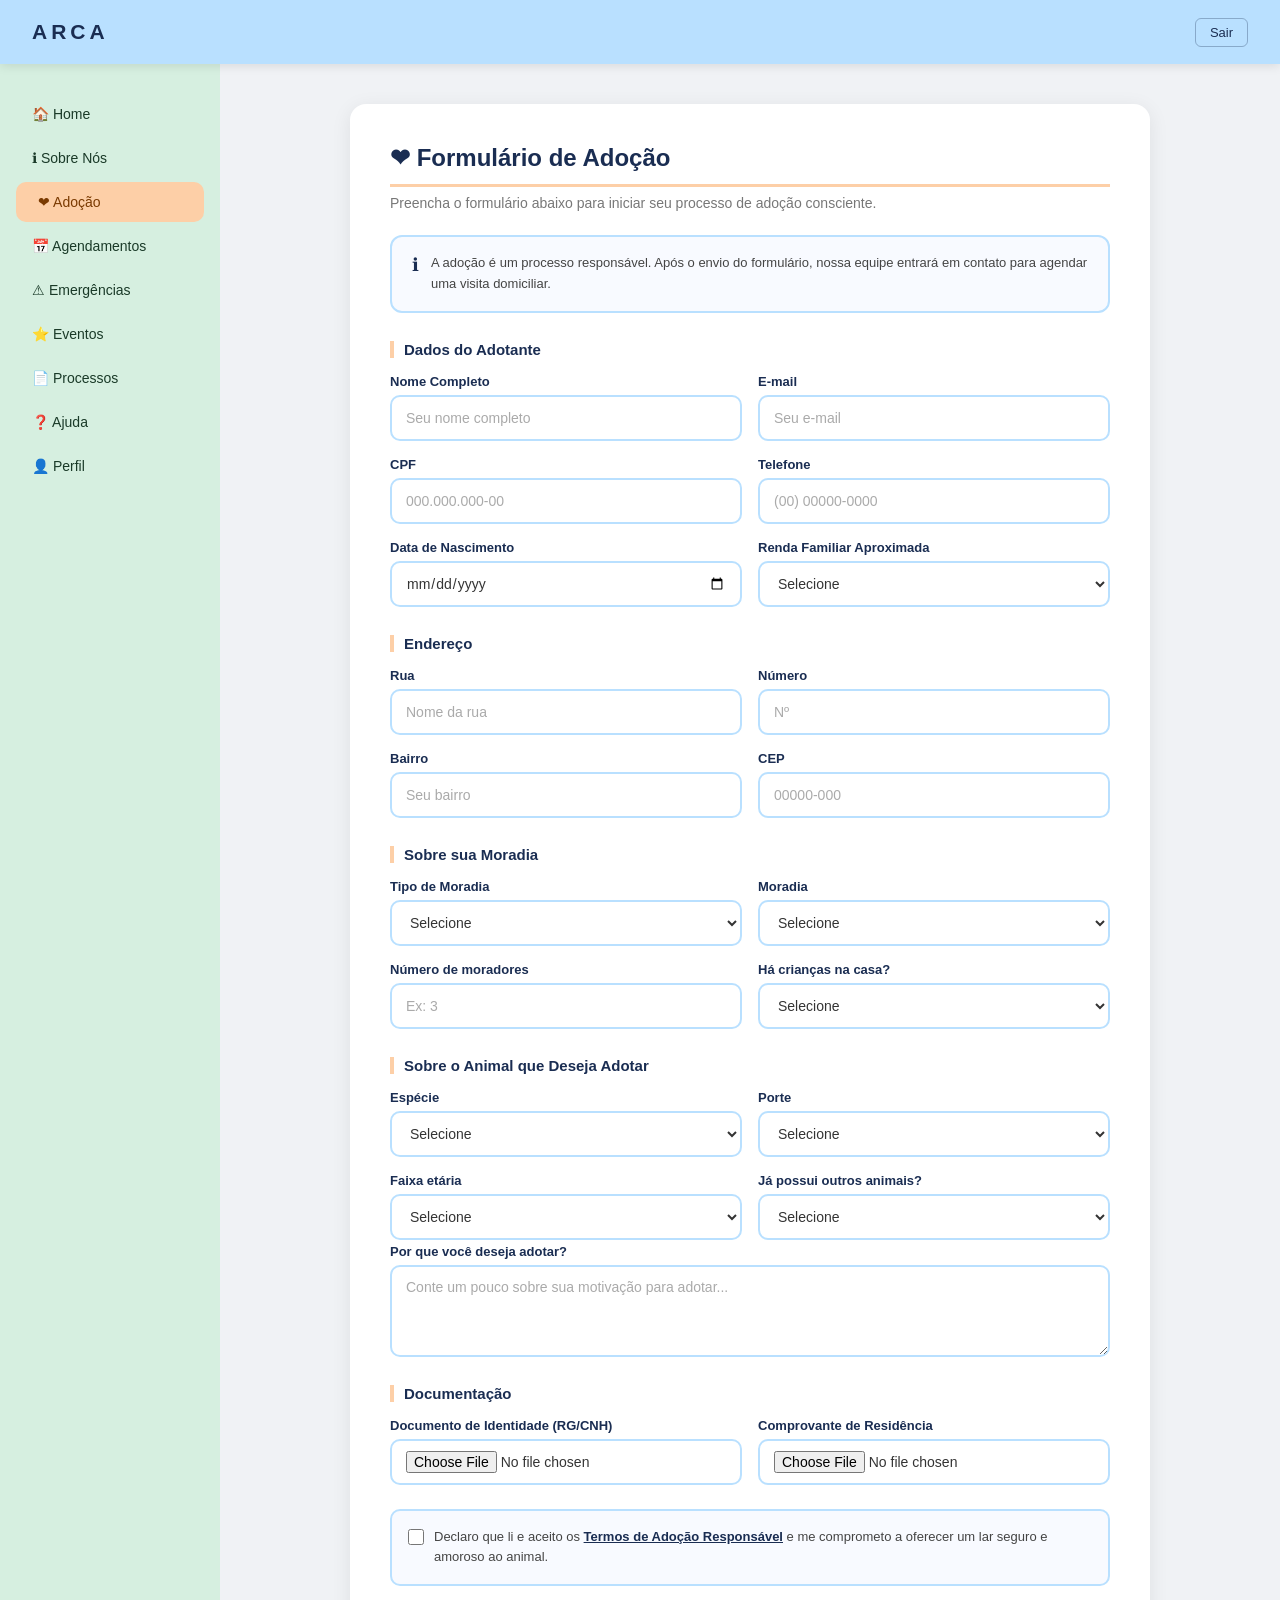
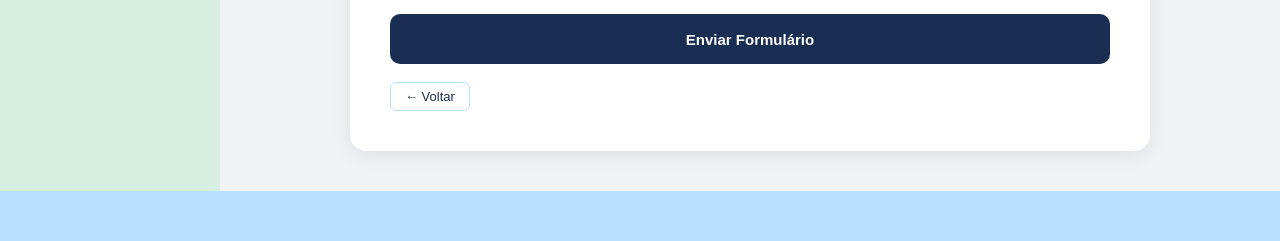
==== adocao.html @ dc604c69 "Add files via upload" ====
<!DOCTYPE html>
<html lang="pt-br">
<head>
    <meta charset="UTF-8">
    <meta name="viewport" content="width=device-width, initial-scale=1.0">
    <title>Adoção - ARCA</title>
    <link rel="stylesheet" href="style-adocao.css">
</head>
<body>
    <div class="container">

        <header>
            <div class="header-esquerda">
                <span>ARCA</span>
            </div>
            <button class="header-sair">Sair</button>
        </header>

        <div class="menu-lateral">

            <aside>
                <ul>
                    <li><a href="telainicial.html">&#127968; Home</a></li>
                    <li><a href="sobre-nos.html">&#8505; Sobre Nós</a></li>
                    <li class="ativo"><a href="#">&#10084; Adoção</a></li>
                    <li><a href="agendamento.html">&#128197; Agendamentos</a></li>
                    <li><a href="#">&#9888; Emergências</a></li>
                    <li><a href="eventos.html">&#11088; Eventos</a></li>
                    <li><a href="processos.html">&#128196; Processos</a></li>
                    <li><a href="ajuda.html">&#10067; Ajuda</a></li>
                    <li><a href="perfil.html">&#128100; Perfil</a></li>
                </ul>
            </aside>

            <main class="conteudo-principal">
                <div class="cards">
                    <h1>&#10084; Formulário de Adoção</h1>
                    <p class="subtitulo">Preencha o formulário abaixo para iniciar seu processo de adoção consciente.</p>

                    <div class="aviso">
                        <span class="aviso-icone">&#8505;</span>
                        <p>A adoção é um processo responsável. Após o envio do formulário, nossa equipe entrará em contato para agendar uma visita domiciliar.</p>
                    </div>

                    <form id="form-adocao" novalidate>

                        <h3 class="secao-titulo">Dados do Adotante</h3>

                        <div class="form-grid">
                            <div class="campo">
                                <label for="nome">Nome Completo</label>
                                <input type="text" id="nome" placeholder="Seu nome completo" required>
                            </div>
                            <div class="campo">
                                <label for="email">E-mail</label>
                                <input type="email" id="email" placeholder="Seu e-mail" required>
                            </div>
                            <div class="campo">
                                <label for="cpf">CPF</label>
                                <input type="text" id="cpf" placeholder="000.000.000-00" required>
                            </div>
                            <div class="campo">
                                <label for="telefone">Telefone</label>
                                <input type="tel" id="telefone" placeholder="(00) 00000-0000" required>
                            </div>
                            <div class="campo">
                                <label for="nascimento">Data de Nascimento</label>
                                <input type="date" id="nascimento" required>
                            </div>
                            <div class="campo">
                                <label for="renda">Renda Familiar Aproximada</label>
                                <select id="renda">
                                    <option value="">Selecione</option>
                                    <option>Até R$ 1.500</option>
                                    <option>R$ 1.500 a R$ 3.000</option>
                                    <option>R$ 3.000 a R$ 6.000</option>
                                    <option>Acima de R$ 6.000</option>
                                </select>
                            </div>
                        </div>

                        <h3 class="secao-titulo">Endereço</h3>

                        <div class="form-grid">
                            <div class="campo">
                                <label for="rua">Rua</label>
                                <input type="text" id="rua" placeholder="Nome da rua" required>
                            </div>
                            <div class="campo">
                                <label for="numero">Número</label>
                                <input type="text" id="numero" placeholder="Nº">
                            </div>
                            <div class="campo">
                                <label for="bairro">Bairro</label>
                                <input type="text" id="bairro" placeholder="Seu bairro" required>
                            </div>
                            <div class="campo">
                                <label for="cep">CEP</label>
                                <input type="text" id="cep" placeholder="00000-000" required>
                            </div>
                        </div>

                        <h3 class="secao-titulo">Sobre sua Moradia</h3>

                        <div class="form-grid">
                            <div class="campo">
                                <label for="tipo-moradia">Tipo de Moradia</label>
                                <select id="tipo-moradia">
                                    <option value="">Selecione</option>
                                    <option>Casa com quintal</option>
                                    <option>Casa sem quintal</option>
                                    <option>Apartamento</option>
                                </select>
                            </div>
                            <div class="campo">
                                <label for="moradia-propria">Moradia</label>
                                <select id="moradia-propria">
                                    <option value="">Selecione</option>
                                    <option>Própria</option>
                                    <option>Alugada</option>
                                    <option>Cedida</option>
                                </select>
                            </div>
                            <div class="campo">
                                <label for="moradores">Número de moradores</label>
                                <input type="number" id="moradores" placeholder="Ex: 3" min="1">
                            </div>
                            <div class="campo">
                                <label for="criancas">Há crianças na casa?</label>
                                <select id="criancas">
                                    <option value="">Selecione</option>
                                    <option>Não</option>
                                    <option>Sim, até 5 anos</option>
                                    <option>Sim, entre 5 e 12 anos</option>
                                    <option>Sim, acima de 12 anos</option>
                                </select>
                            </div>
                        </div>

                        <h3 class="secao-titulo">Sobre o Animal que Deseja Adotar</h3>

                        <div class="form-grid">
                            <div class="campo">
                                <label for="especie-adotar">Espécie</label>
                                <select id="especie-adotar">
                                    <option value="">Selecione</option>
                                    <option>Cão</option>
                                    <option>Gato</option>
                                    <option>Sem preferência</option>
                                </select>
                            </div>
                            <div class="campo">
                                <label for="porte">Porte</label>
                                <select id="porte">
                                    <option value="">Selecione</option>
                                    <option>Pequeno</option>
                                    <option>Médio</option>
                                    <option>Grande</option>
                                    <option>Sem preferência</option>
                                </select>
                            </div>
                            <div class="campo">
                                <label for="idade-animal">Faixa etária</label>
                                <select id="idade-animal">
                                    <option value="">Selecione</option>
                                    <option>Filhote</option>
                                    <option>Adulto</option>
                                    <option>Idoso</option>
                                    <option>Sem preferência</option>
                                </select>
                            </div>
                            <div class="campo">
                                <label for="outros-animais">Já possui outros animais?</label>
                                <select id="outros-animais">
                                    <option value="">Selecione</option>
                                    <option>Não</option>
                                    <option>Sim, cão(ões)</option>
                                    <option>Sim, gato(s)</option>
                                    <option>Sim, outros</option>
                                </select>
                            </div>
                        </div>

                        <div class="campo campo-full">
                            <label for="motivo">Por que você deseja adotar?</label>
                            <textarea id="motivo" rows="4" placeholder="Conte um pouco sobre sua motivação para adotar..."></textarea>
                        </div>

                        <h3 class="secao-titulo">Documentação</h3>

                        <div class="form-grid">
                            <div class="campo">
                                <label for="doc-rg">Documento de Identidade (RG/CNH)</label>
                                <input type="file" id="doc-rg" accept=".pdf,.jpg,.jpeg,.png">
                            </div>
                            <div class="campo">
                                <label for="doc-residencia">Comprovante de Residência</label>
                                <input type="file" id="doc-residencia" accept=".pdf,.jpg,.jpeg,.png">
                            </div>
                        </div>

                        <div class="campo-checkbox">
                            <input type="checkbox" id="termo" required>
                            <label for="termo">Declaro que li e aceito os <a href="#">Termos de Adoção Responsável</a> e me comprometo a oferecer um lar seguro e amoroso ao animal.</label>
                        </div>

                        <button type="submit" class="btn-cadastrar">Enviar Formulário</button>
                        <br><br>
                        <a href="telainicial.html" class="btn-voltar">← Voltar</a>

                    </form>
                </div>
            </main>

        </div>

        <footer></footer>
    </div>
</body>
</html>
---- style-adocao.css ----
* {
    margin: 0;
    padding: 0;
    box-sizing: border-box;
    font-family: Arial, Helvetica, sans-serif;
}

body {
    background: #f0f2f5;
    color: #343434;
}

.container {
    display: flex;
    flex-direction: column;
    min-height: 100vh;
}

header {
    display: flex;
    align-items: center;
    justify-content: space-between;
    background: #B9E0FF;
    padding: 0 32px;
    height: 64px;
    position: sticky;
    top: 0;
    z-index: 100;
    box-shadow: 0 2px 10px rgba(0,0,0,0.1);
}

.header-esquerda {
    display: flex;
    align-items: center;
}

header span {
    font-size: 21px;
    font-weight: 900;
    color: #1a2d52;
    letter-spacing: 4px;
}

.header-sair {
    font-size: 13px;
    color: #1a2d52;
    border: 1px solid rgba(26,45,82,0.3);
    border-radius: 6px;
    padding: 6px 14px;
    background: transparent;
    cursor: pointer;
}

.header-sair:hover {
    background: #c0392b;
    border-color: #c0392b;
    color: #fff;
}

.menu-lateral {
    display: flex;
    flex: 1;
}

aside {
    width: 220px;
    min-height: calc(100vh - 64px);
    background: #D6EFE0;
    padding: 30px 0;
    flex-shrink: 0;
}

aside ul {
    list-style: none;
    display: flex;
    flex-direction: column;
    gap: 4px;
    padding: 0 16px;
}

aside ul li {
    font-size: 14px;
    font-weight: 500;
    border-radius: 10px;
    transition: background 0.2s;
}

aside ul li a {
    display: block;
    padding: 12px 16px;
    color: #1a3a28;
    text-decoration: none;
    transition: padding-left 0.2s;
}

aside ul li:hover,
aside ul li.ativo {
    background: #FDCFA7;
}

aside ul li:hover a,
aside ul li.ativo a {
    color: #7a3a00;
    padding-left: 22px;
}

.conteudo-principal {
    flex: 1;
    padding: 40px;
    display: flex;
    justify-content: center;
}

.cards {
    background: #fff;
    border-radius: 16px;
    padding: 40px;
    box-shadow: 0 4px 20px rgba(0,0,0,0.08);
    width: 100%;
    max-width: 800px;
    height: fit-content;
}

.cards h1 {
    color: #1a2d52;
    font-size: 24px;
    font-weight: 900;
    border-bottom: 3px solid #FDCFA7;
    padding-bottom: 12px;
    margin-bottom: 8px;
}

.subtitulo {
    color: #777;
    font-size: 14px;
    margin-bottom: 24px;
}

/* AVISO */
.aviso {
    display: flex;
    align-items: flex-start;
    gap: 12px;
    background: #f8faff;
    border: 2px solid #B9E0FF;
    border-radius: 12px;
    padding: 16px 20px;
    margin-bottom: 28px;
}

.aviso-icone {
    font-size: 18px;
    color: #1a2d52;
    flex-shrink: 0;
    margin-top: 1px;
}

.aviso p {
    font-size: 13px;
    color: #444;
    line-height: 1.6;
}

/* SEÇÃO */
.secao-titulo {
    color: #1a2d52;
    font-size: 15px;
    font-weight: 700;
    border-left: 4px solid #FDCFA7;
    padding-left: 10px;
    margin: 28px 0 16px;
}

/* FORM */
.form-grid {
    display: grid;
    grid-template-columns: 1fr 1fr;
    gap: 16px;
}

.campo {
    display: flex;
    flex-direction: column;
    gap: 6px;
}

.campo-full {
    grid-column: 1 / -1;
    margin-top: 4px;
}

.campo label {
    font-size: 13px;
    font-weight: 600;
    color: #1a2d52;
}

.campo input,
.campo select,
.campo textarea {
    height: 46px;
    padding: 0 14px;
    border: 2px solid #B9E0FF;
    border-radius: 10px;
    font-size: 14px;
    outline: none;
    color: #343434;
    transition: border-color 0.2s;
    background: #fff;
}

.campo textarea {
    height: auto;
    padding: 12px 14px;
    resize: vertical;
}

.campo input[type="file"] {
    height: auto;
    padding: 10px 14px;
    cursor: pointer;
}

.campo input:focus,
.campo select:focus,
.campo textarea:focus {
    border-color: #1a2d52;
}

.campo input::placeholder,
.campo textarea::placeholder {
    color: #aaa;
}

/* CHECKBOX */
.campo-checkbox {
    display: flex;
    align-items: flex-start;
    gap: 10px;
    margin-top: 24px;
    margin-bottom: 4px;
    padding: 16px;
    background: #f8faff;
    border: 2px solid #B9E0FF;
    border-radius: 10px;
}

.campo-checkbox input[type="checkbox"] {
    margin-top: 2px;
    flex-shrink: 0;
    width: 16px;
    height: 16px;
    cursor: pointer;
}

.campo-checkbox label {
    font-size: 13px;
    color: #444;
    line-height: 1.6;
    cursor: pointer;
}

.campo-checkbox label a {
    color: #1a2d52;
    font-weight: 700;
    text-decoration: underline;
}

/* BOTÕES */
.btn-cadastrar {
    width: 100%;
    height: 50px;
    background: #1a2d52;
    color: #fff;
    border: none;
    border-radius: 10px;
    font-size: 15px;
    font-weight: 700;
    cursor: pointer;
    margin-top: 24px;
    transition: background 0.2s, color 0.2s;
}

.btn-cadastrar:hover {
    background: #FDCFA7;
    color: #7a3a00;
}

.btn-voltar {
    display: inline-block;
    font-size: 13px;
    color: #1a2d52;
    border: 1px solid #B9E0FF;
    border-radius: 6px;
    padding: 6px 14px;
    text-decoration: none;
    transition: background 0.2s;
}

.btn-voltar:hover {
    background: #B9E0FF;
}

footer {
    background: #B9E0FF;
    height: 50px;
    display: flex;
    align-items: center;
    justify-content: center;
    color: #1a2d52;
    font-size: 13px;
}
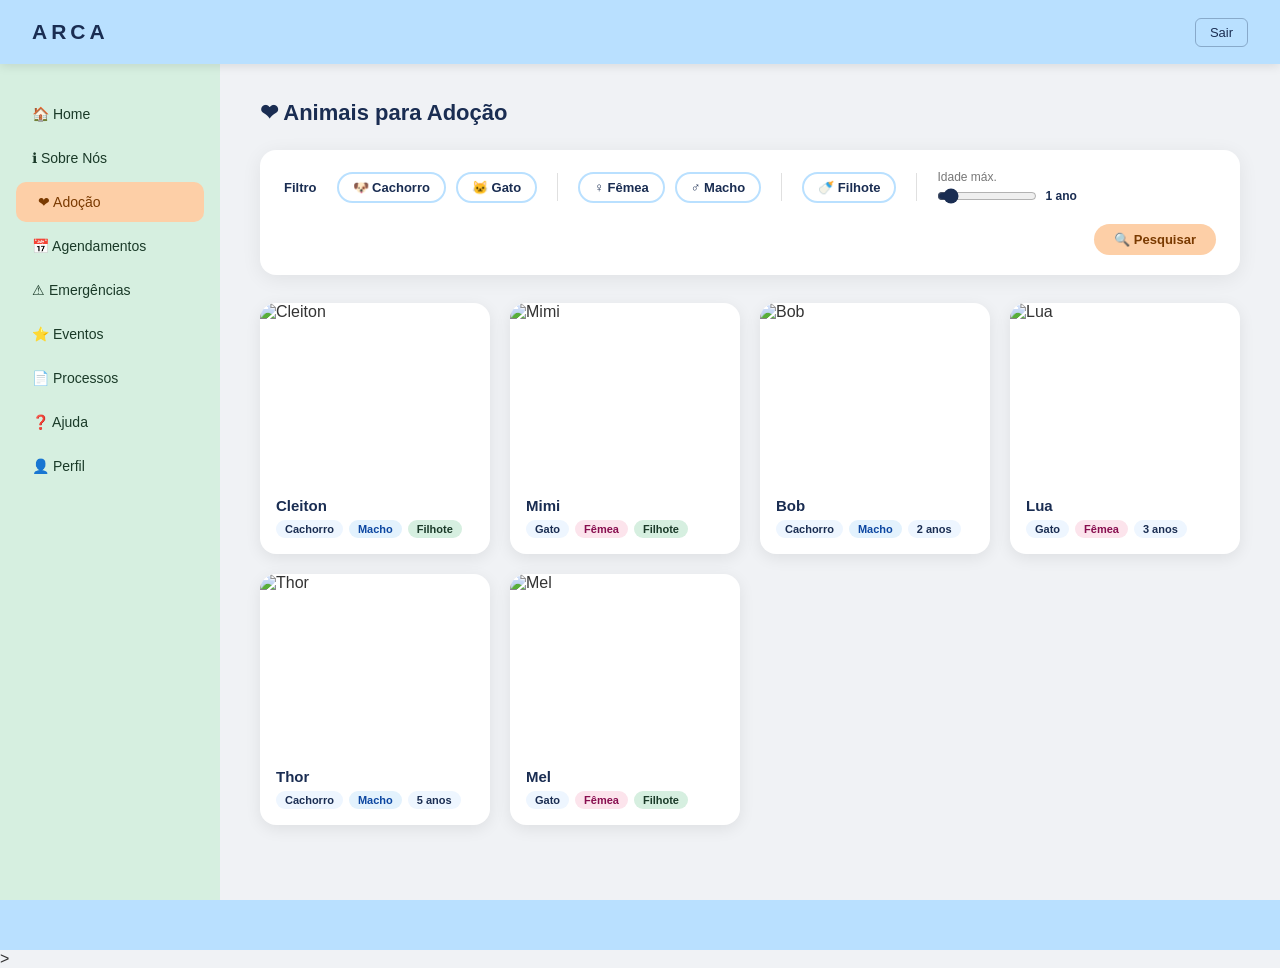
==== commit c71f4a0d: "Add files via upload" ====
--- a/adocao.html
+++ b/adocao.html
@@ -1,220 +1,223 @@
-<!DOCTYPE html>
-<html lang="pt-br">
-<head>
-    <meta charset="UTF-8">
-    <meta name="viewport" content="width=device-width, initial-scale=1.0">
-    <title>Adoção - ARCA</title>
-    <link rel="stylesheet" href="style-adocao.css">
-</head>
-<body>
-    <div class="container">
-
-        <header>
-            <div class="header-esquerda">
-                <span>ARCA</span>
-            </div>
-            <button class="header-sair">Sair</button>
-        </header>
-
-        <div class="menu-lateral">
-
-            <aside>
-                <ul>
-                    <li><a href="telainicial.html">&#127968; Home</a></li>
-                    <li><a href="sobre-nos.html">&#8505; Sobre Nós</a></li>
-                    <li class="ativo"><a href="#">&#10084; Adoção</a></li>
-                    <li><a href="agendamento.html">&#128197; Agendamentos</a></li>
-                    <li><a href="#">&#9888; Emergências</a></li>
-                    <li><a href="eventos.html">&#11088; Eventos</a></li>
-                    <li><a href="processos.html">&#128196; Processos</a></li>
-                    <li><a href="ajuda.html">&#10067; Ajuda</a></li>
-                    <li><a href="perfil.html">&#128100; Perfil</a></li>
-                </ul>
-            </aside>
-
-            <main class="conteudo-principal">
-                <div class="cards">
-                    <h1>&#10084; Formulário de Adoção</h1>
-                    <p class="subtitulo">Preencha o formulário abaixo para iniciar seu processo de adoção consciente.</p>
-
-                    <div class="aviso">
-                        <span class="aviso-icone">&#8505;</span>
-                        <p>A adoção é um processo responsável. Após o envio do formulário, nossa equipe entrará em contato para agendar uma visita domiciliar.</p>
-                    </div>
-
-                    <form id="form-adocao" novalidate>
-
-                        <h3 class="secao-titulo">Dados do Adotante</h3>
-
-                        <div class="form-grid">
-                            <div class="campo">
-                                <label for="nome">Nome Completo</label>
-                                <input type="text" id="nome" placeholder="Seu nome completo" required>
-                            </div>
-                            <div class="campo">
-                                <label for="email">E-mail</label>
-                                <input type="email" id="email" placeholder="Seu e-mail" required>
-                            </div>
-                            <div class="campo">
-                                <label for="cpf">CPF</label>
-                                <input type="text" id="cpf" placeholder="000.000.000-00" required>
-                            </div>
-                            <div class="campo">
-                                <label for="telefone">Telefone</label>
-                                <input type="tel" id="telefone" placeholder="(00) 00000-0000" required>
-                            </div>
-                            <div class="campo">
-                                <label for="nascimento">Data de Nascimento</label>
-                                <input type="date" id="nascimento" required>
-                            </div>
-                            <div class="campo">
-                                <label for="renda">Renda Familiar Aproximada</label>
-                                <select id="renda">
-                                    <option value="">Selecione</option>
-                                    <option>Até R$ 1.500</option>
-                                    <option>R$ 1.500 a R$ 3.000</option>
-                                    <option>R$ 3.000 a R$ 6.000</option>
-                                    <option>Acima de R$ 6.000</option>
-                                </select>
-                            </div>
-                        </div>
-
-                        <h3 class="secao-titulo">Endereço</h3>
-
-                        <div class="form-grid">
-                            <div class="campo">
-                                <label for="rua">Rua</label>
-                                <input type="text" id="rua" placeholder="Nome da rua" required>
-                            </div>
-                            <div class="campo">
-                                <label for="numero">Número</label>
-                                <input type="text" id="numero" placeholder="Nº">
-                            </div>
-                            <div class="campo">
-                                <label for="bairro">Bairro</label>
-                                <input type="text" id="bairro" placeholder="Seu bairro" required>
-                            </div>
-                            <div class="campo">
-                                <label for="cep">CEP</label>
-                                <input type="text" id="cep" placeholder="00000-000" required>
-                            </div>
-                        </div>
-
-                        <h3 class="secao-titulo">Sobre sua Moradia</h3>
-
-                        <div class="form-grid">
-                            <div class="campo">
-                                <label for="tipo-moradia">Tipo de Moradia</label>
-                                <select id="tipo-moradia">
-                                    <option value="">Selecione</option>
-                                    <option>Casa com quintal</option>
-                                    <option>Casa sem quintal</option>
-                                    <option>Apartamento</option>
-                                </select>
-                            </div>
-                            <div class="campo">
-                                <label for="moradia-propria">Moradia</label>
-                                <select id="moradia-propria">
-                                    <option value="">Selecione</option>
-                                    <option>Própria</option>
-                                    <option>Alugada</option>
-                                    <option>Cedida</option>
-                                </select>
-                            </div>
-                            <div class="campo">
-                                <label for="moradores">Número de moradores</label>
-                                <input type="number" id="moradores" placeholder="Ex: 3" min="1">
-                            </div>
-                            <div class="campo">
-                                <label for="criancas">Há crianças na casa?</label>
-                                <select id="criancas">
-                                    <option value="">Selecione</option>
-                                    <option>Não</option>
-                                    <option>Sim, até 5 anos</option>
-                                    <option>Sim, entre 5 e 12 anos</option>
-                                    <option>Sim, acima de 12 anos</option>
-                                </select>
-                            </div>
-                        </div>
-
-                        <h3 class="secao-titulo">Sobre o Animal que Deseja Adotar</h3>
-
-                        <div class="form-grid">
-                            <div class="campo">
-                                <label for="especie-adotar">Espécie</label>
-                                <select id="especie-adotar">
-                                    <option value="">Selecione</option>
-                                    <option>Cão</option>
-                                    <option>Gato</option>
-                                    <option>Sem preferência</option>
-                                </select>
-                            </div>
-                            <div class="campo">
-                                <label for="porte">Porte</label>
-                                <select id="porte">
-                                    <option value="">Selecione</option>
-                                    <option>Pequeno</option>
-                                    <option>Médio</option>
-                                    <option>Grande</option>
-                                    <option>Sem preferência</option>
-                                </select>
-                            </div>
-                            <div class="campo">
-                                <label for="idade-animal">Faixa etária</label>
-                                <select id="idade-animal">
-                                    <option value="">Selecione</option>
-                                    <option>Filhote</option>
-                                    <option>Adulto</option>
-                                    <option>Idoso</option>
-                                    <option>Sem preferência</option>
-                                </select>
-                            </div>
-                            <div class="campo">
-                                <label for="outros-animais">Já possui outros animais?</label>
-                                <select id="outros-animais">
-                                    <option value="">Selecione</option>
-                                    <option>Não</option>
-                                    <option>Sim, cão(ões)</option>
-                                    <option>Sim, gato(s)</option>
-                                    <option>Sim, outros</option>
-                                </select>
-                            </div>
-                        </div>
-
-                        <div class="campo campo-full">
-                            <label for="motivo">Por que você deseja adotar?</label>
-                            <textarea id="motivo" rows="4" placeholder="Conte um pouco sobre sua motivação para adotar..."></textarea>
-                        </div>
-
-                        <h3 class="secao-titulo">Documentação</h3>
-
-                        <div class="form-grid">
-                            <div class="campo">
-                                <label for="doc-rg">Documento de Identidade (RG/CNH)</label>
-                                <input type="file" id="doc-rg" accept=".pdf,.jpg,.jpeg,.png">
-                            </div>
-                            <div class="campo">
-                                <label for="doc-residencia">Comprovante de Residência</label>
-                                <input type="file" id="doc-residencia" accept=".pdf,.jpg,.jpeg,.png">
-                            </div>
-                        </div>
-
-                        <div class="campo-checkbox">
-                            <input type="checkbox" id="termo" required>
-                            <label for="termo">Declaro que li e aceito os <a href="#">Termos de Adoção Responsável</a> e me comprometo a oferecer um lar seguro e amoroso ao animal.</label>
-                        </div>
-
-                        <button type="submit" class="btn-cadastrar">Enviar Formulário</button>
-                        <br><br>
-                        <a href="telainicial.html" class="btn-voltar">← Voltar</a>
-
-                    </form>
-                </div>
-            </main>
-
-        </div>
-
-        <footer></footer>
-    </div>
-</body>
-</html>
+<!DOCTYPE html>
+<html lang="pt-br">
+<head>
+    <meta charset="UTF-8">
+    <meta name="viewport" content="width=device-width, initial-scale=1.0">
+    <title>Adoção - ARCA</title>
+    <style>
+        * { margin: 0; padding: 0; box-sizing: border-box; font-family: Arial, Helvetica, sans-serif; }
+        body { background: #f0f2f5; color: #343434; }
+        .container { display: flex; flex-direction: column; min-height: 100vh; }
+
+        header {
+            display: flex; align-items: center; justify-content: space-between;
+            background: #B9E0FF; padding: 0 32px; height: 64px;
+            position: sticky; top: 0; z-index: 100;
+            box-shadow: 0 2px 10px rgba(0,0,0,0.1);
+        }
+        header span { font-size: 21px; font-weight: 900; color: #1a2d52; letter-spacing: 4px; }
+        .header-sair {
+            font-size: 13px; color: #1a2d52; border: 1px solid rgba(26,45,82,0.3);
+            border-radius: 6px; padding: 6px 14px; background: transparent; cursor: pointer; transition: all 0.2s;
+        }
+        .header-sair:hover { background: #c0392b; border-color: #c0392b; color: #fff; }
+
+        .menu-lateral { display: flex; flex: 1; }
+
+        aside { width: 220px; min-height: calc(100vh - 64px); background: #D6EFE0; padding: 30px 0; flex-shrink: 0; }
+        aside ul { list-style: none; display: flex; flex-direction: column; gap: 4px; padding: 0 16px; }
+        aside ul li { font-size: 14px; font-weight: 500; border-radius: 10px; transition: background 0.2s; }
+        aside ul li a { display: block; padding: 12px 16px; color: #1a3a28; text-decoration: none; transition: padding-left 0.2s; }
+        aside ul li:hover, aside ul li.ativo { background: #FDCFA7; }
+        aside ul li:hover a, aside ul li.ativo a { color: #7a3a00; padding-left: 22px; }
+
+        .conteudo-principal { flex: 1; padding: 36px 40px; }
+
+        .topo-adocao { display: flex; align-items: center; justify-content: space-between; margin-bottom: 24px; }
+        .topo-adocao h1 { color: #1a2d52; font-size: 22px; font-weight: 900; }
+
+        /* FILTROS */
+        .filtros-card {
+            background: #fff; border-radius: 16px; padding: 20px 24px;
+            box-shadow: 0 4px 20px rgba(0,0,0,0.07); margin-bottom: 28px;
+            display: flex; align-items: center; gap: 20px; flex-wrap: wrap;
+        }
+        .filtro-titulo { font-size: 13px; font-weight: 700; color: #1a2d52; }
+        .filtro-grupo { display: flex; align-items: center; gap: 10px; flex-wrap: wrap; }
+        .filtro-chip {
+            border: 2px solid #B9E0FF; border-radius: 20px; padding: 6px 14px;
+            font-size: 13px; font-weight: 600; color: #1a2d52; cursor: pointer;
+            transition: all 0.2s; background: #fff; user-select: none;
+        }
+        .filtro-chip:hover { border-color: #1a2d52; background: #f0f6ff; }
+        .filtro-chip.selecionado { border-color: #1a2d52; background: #1a2d52; color: #FDCFA7; }
+        .filtro-divider { width: 1px; height: 28px; background: #e0e0e0; }
+        .label-idade { font-size: 12px; color: #777; display: block; margin-bottom: 4px; }
+        .slider-wrap { display: flex; align-items: center; gap: 8px; }
+        .slider-wrap input[type=range] { width: 100px; accent-color: #1a2d52; }
+        .slider-val { font-size: 12px; font-weight: 700; color: #1a2d52; min-width: 38px; }
+        .btn-pesquisar {
+            background: #FDCFA7; border: none; border-radius: 20px; padding: 8px 20px;
+            font-size: 13px; font-weight: 700; color: #7a3a00; cursor: pointer;
+            transition: background 0.2s; margin-left: auto;
+        }
+        .btn-pesquisar:hover { background: #f5b87a; }
+
+        .animais-grid { display: grid; grid-template-columns: repeat(auto-fill, minmax(200px, 1fr)); gap: 20px; }
+
+        .animal-card {
+            background: #fff; border-radius: 16px; overflow: hidden;
+            box-shadow: 0 4px 16px rgba(0,0,0,0.08); cursor: pointer;
+            transition: transform 0.2s, box-shadow 0.2s; text-decoration: none; color: inherit; display: block;
+        }
+        .animal-card:hover { transform: translateY(-4px); box-shadow: 0 8px 28px rgba(0,0,0,0.13); }
+
+        .animal-foto { width: 100%; height: 180px; object-fit: cover; display: block; }
+
+        .animal-info { padding: 14px 16px 16px; }
+        .animal-nome { font-size: 15px; font-weight: 800; color: #1a2d52; margin-bottom: 6px; }
+        .animal-tags { display: flex; gap: 6px; flex-wrap: wrap; }
+        .tag { font-size: 11px; font-weight: 600; padding: 3px 9px; border-radius: 20px; background: #eef6ff; color: #1a2d52; }
+        .tag.filhote { background: #D6EFE0; color: #1a3a28; }
+        .tag.femea { background: #fce4ec; color: #880e4f; }
+        .tag.macho { background: #e3f2fd; color: #0d47a1; }
+
+        footer { background: #B9E0FF; height: 50px; }
+    </style>
+</head>
+<body>
+<div class="container">
+    <header>
+        <span>ARCA</span>
+        <button class="header-sair">Sair</button>
+    </header>
+
+    <div class="menu-lateral">
+        <aside>
+            <ul>
+                <li><a href="telainicial.html">&#127968; Home</a></li>
+                <li><a href="sobre-nós.html">&#8505; Sobre Nós</a></li>
+                <li class="ativo"><a href="adocao.html">&#10084; Adoção</a></li>
+                <li><a href="agendamento.html">&#128197; Agendamentos</a></li>
+                <li><a href="emergencia.html">&#9888; Emergências</a></li>
+                <li><a href="eventos.html">&#11088; Eventos</a></li>
+                <li><a href="processos.html">&#128196; Processos</a></li>
+                <li><a href="ajuda.html">&#10067; Ajuda</a></li>
+                <li><a href="perfil.html">&#128100; Perfil</a></li>
+            </ul>
+        </aside>
+
+        <main class="conteudo-principal">
+            <div class="topo-adocao">
+                <h1>&#10084; Animais para Adoção</h1>
+            </div>
+
+            <div class="filtros-card">
+                <span class="filtro-titulo">Filtro</span>
+                <div class="filtro-grupo">
+                    <span class="filtro-chip" onclick="this.classList.toggle('selecionado')">🐶 Cachorro</span>
+                    <span class="filtro-chip" onclick="this.classList.toggle('selecionado')">🐱 Gato</span>
+                </div>
+                <div class="filtro-divider"></div>
+                <div class="filtro-grupo">
+                    <span class="filtro-chip" onclick="this.classList.toggle('selecionado')">♀ Fêmea</span>
+                    <span class="filtro-chip" onclick="this.classList.toggle('selecionado')">♂ Macho</span>
+                </div>
+                <div class="filtro-divider"></div>
+                <div class="filtro-grupo">
+                    <span class="filtro-chip" onclick="this.classList.toggle('selecionado')">🍼 Filhote</span>
+                </div>
+                <div class="filtro-divider"></div>
+                <div>
+                    <span class="label-idade">Idade máx.</span>
+                    <div class="slider-wrap">
+                        <input type="range" min="0" max="15" value="1" id="slider-idade"
+                               oninput="document.getElementById('val-idade').textContent = this.value + ' ano' + (this.value==1?'':'s')">
+                        <span class="slider-val" id="val-idade">1 ano</span>
+                    </div>
+                </div>
+                <button class="btn-pesquisar">🔍 Pesquisar</button>
+            </div>
+
+            <div class="animais-grid">
+
+                <a href="animal-detalhe.html" class="animal-card">
+                    <img class="animal-foto" src="https://images.unsplash.com/photo-1543466835-00a7907e9de1?w=400&h=300&fit=crop" alt="Cleiton">
+                    <div class="animal-info">
+                        <div class="animal-nome">Cleiton</div>
+                        <div class="animal-tags">
+                            <span class="tag">Cachorro</span>
+                            <span class="tag macho">Macho</span>
+                            <span class="tag filhote">Filhote</span>
+                        </div>
+                    </div>
+                </a>
+
+                <a href="animal-detalhe.html" class="animal-card">
+                    <img class="animal-foto" src="https://images.unsplash.com/photo-1514888286974-6c03e2ca1dba?w=400&h=300&fit=crop" alt="Mimi">
+                    <div class="animal-info">
+                        <div class="animal-nome">Mimi</div>
+                        <div class="animal-tags">
+                            <span class="tag">Gato</span>
+                            <span class="tag femea">Fêmea</span>
+                            <span class="tag filhote">Filhote</span>
+                        </div>
+                    </div>
+                </a>
+
+                <a href="animal-detalhe.html" class="animal-card">
+                    <img class="animal-foto" src="https://images.unsplash.com/photo-1587300003388-59208cc962cb?w=400&h=300&fit=crop" alt="Bob">
+                    <div class="animal-info">
+                        <div class="animal-nome">Bob</div>
+                        <div class="animal-tags">
+                            <span class="tag">Cachorro</span>
+                            <span class="tag macho">Macho</span>
+                            <span class="tag">2 anos</span>
+                        </div>
+                    </div>
+                </a>
+
+                <a href="animal-detalhe.html" class="animal-card">
+                    <img class="animal-foto" src="https://images.unsplash.com/photo-1533743983669-94fa5c4338ec?w=400&h=300&fit=crop" alt="Lua">
+                    <div class="animal-info">
+                        <div class="animal-nome">Lua</div>
+                        <div class="animal-tags">
+                            <span class="tag">Gato</span>
+                            <span class="tag femea">Fêmea</span>
+                            <span class="tag">3 anos</span>
+                        </div>
+                    </div>
+                </a>
+
+                <a href="animal-detalhe.html" class="animal-card">
+                    <img class="animal-foto" src="https://images.unsplash.com/photo-1534361960057-19f4434a4f7d?w=400&h=300&fit=crop" alt="Thor">
+                    <div class="animal-info">
+                        <div class="animal-nome">Thor</div>
+                        <div class="animal-tags">
+                            <span class="tag">Cachorro</span>
+                            <span class="tag macho">Macho</span>
+                            <span class="tag">5 anos</span>
+                        </div>
+                    </div>
+                </a>
+
+                <a href="animal-detalhe.html" class="animal-card">
+                    <img class="animal-foto" src="https://images.unsplash.com/photo-1548802673-380ab8ebc7b7?w=400&h=300&fit=crop" alt="Mel">
+                    <div class="animal-info">
+                        <div class="animal-nome">Mel</div>
+                        <div class="animal-tags">
+                            <span class="tag">Gato</span>
+                            <span class="tag femea">Fêmea</span>
+                            <span class="tag filhote">Filhote</span>
+                        </div>
+                    </div>
+                </a>
+
+            </div>
+        </main>
+    </div>
+
+    <footer></footer>
+</div>
+</body>
+</html>>
